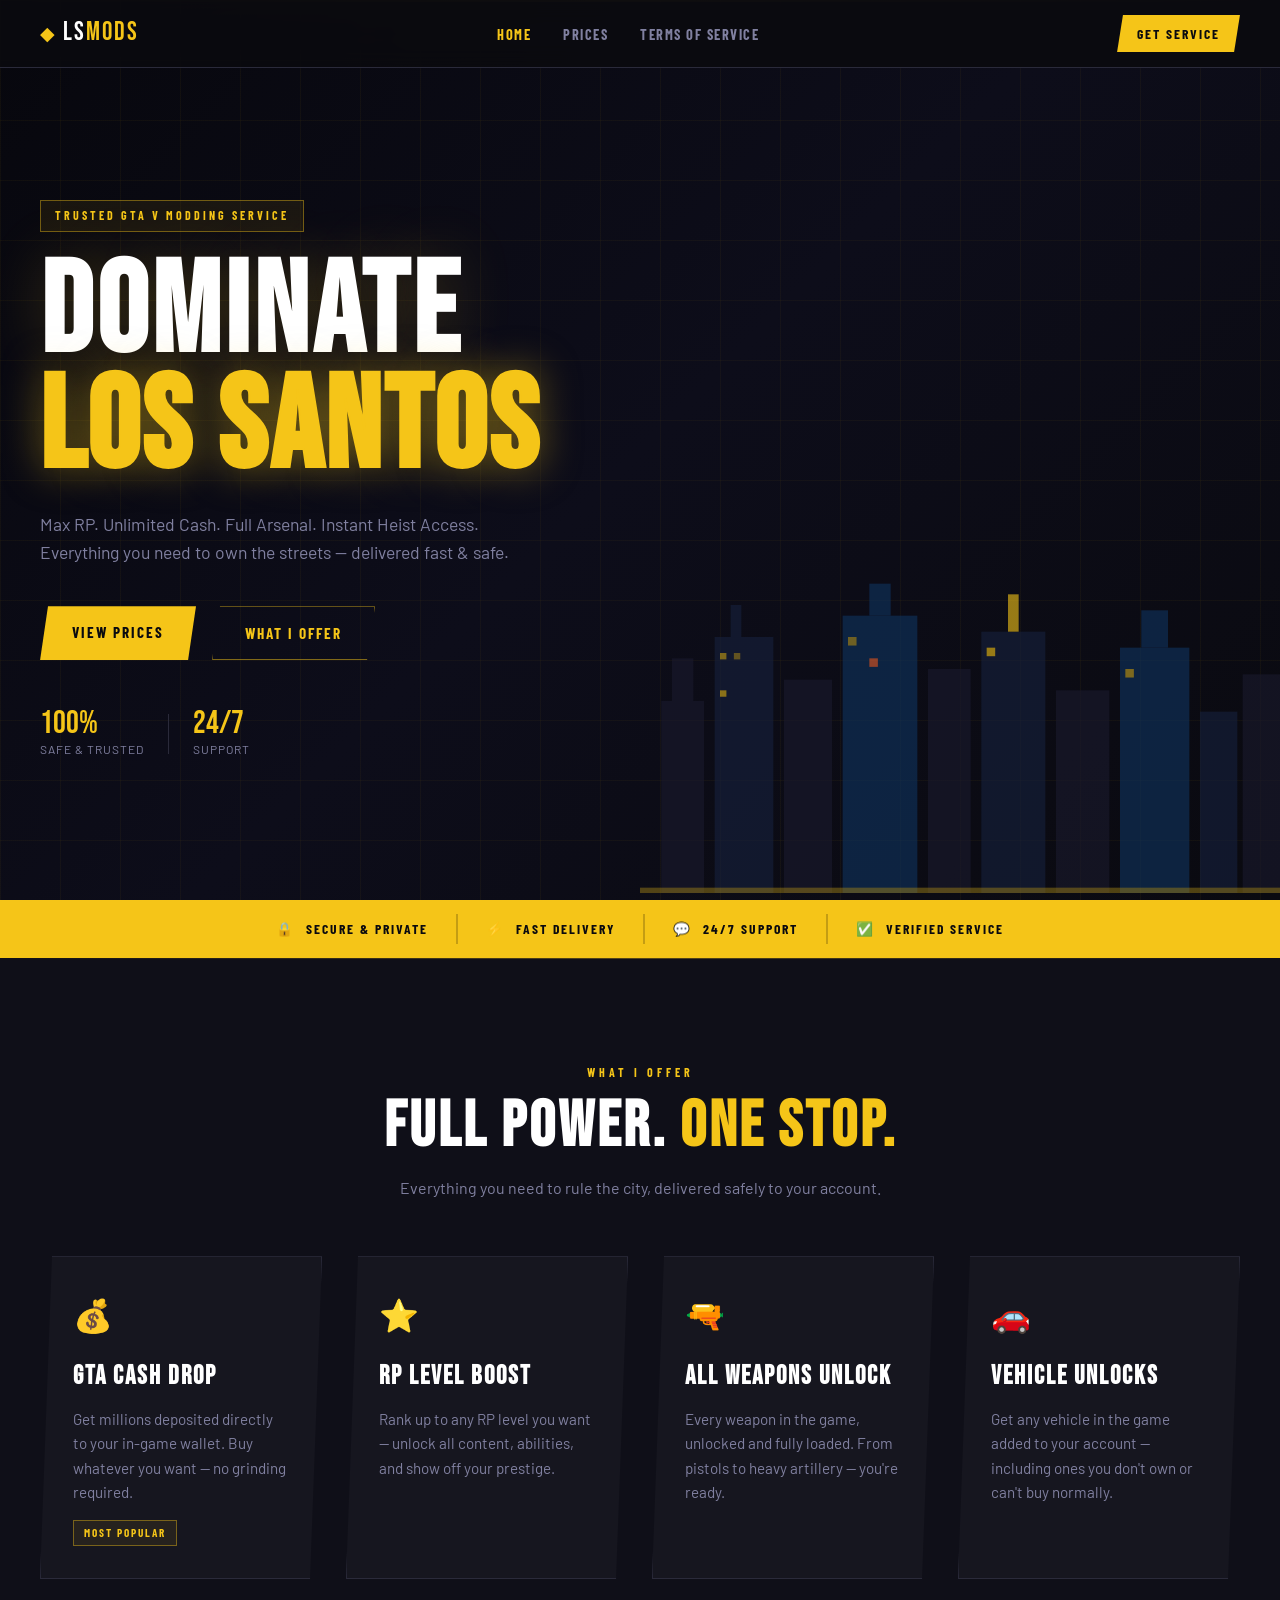
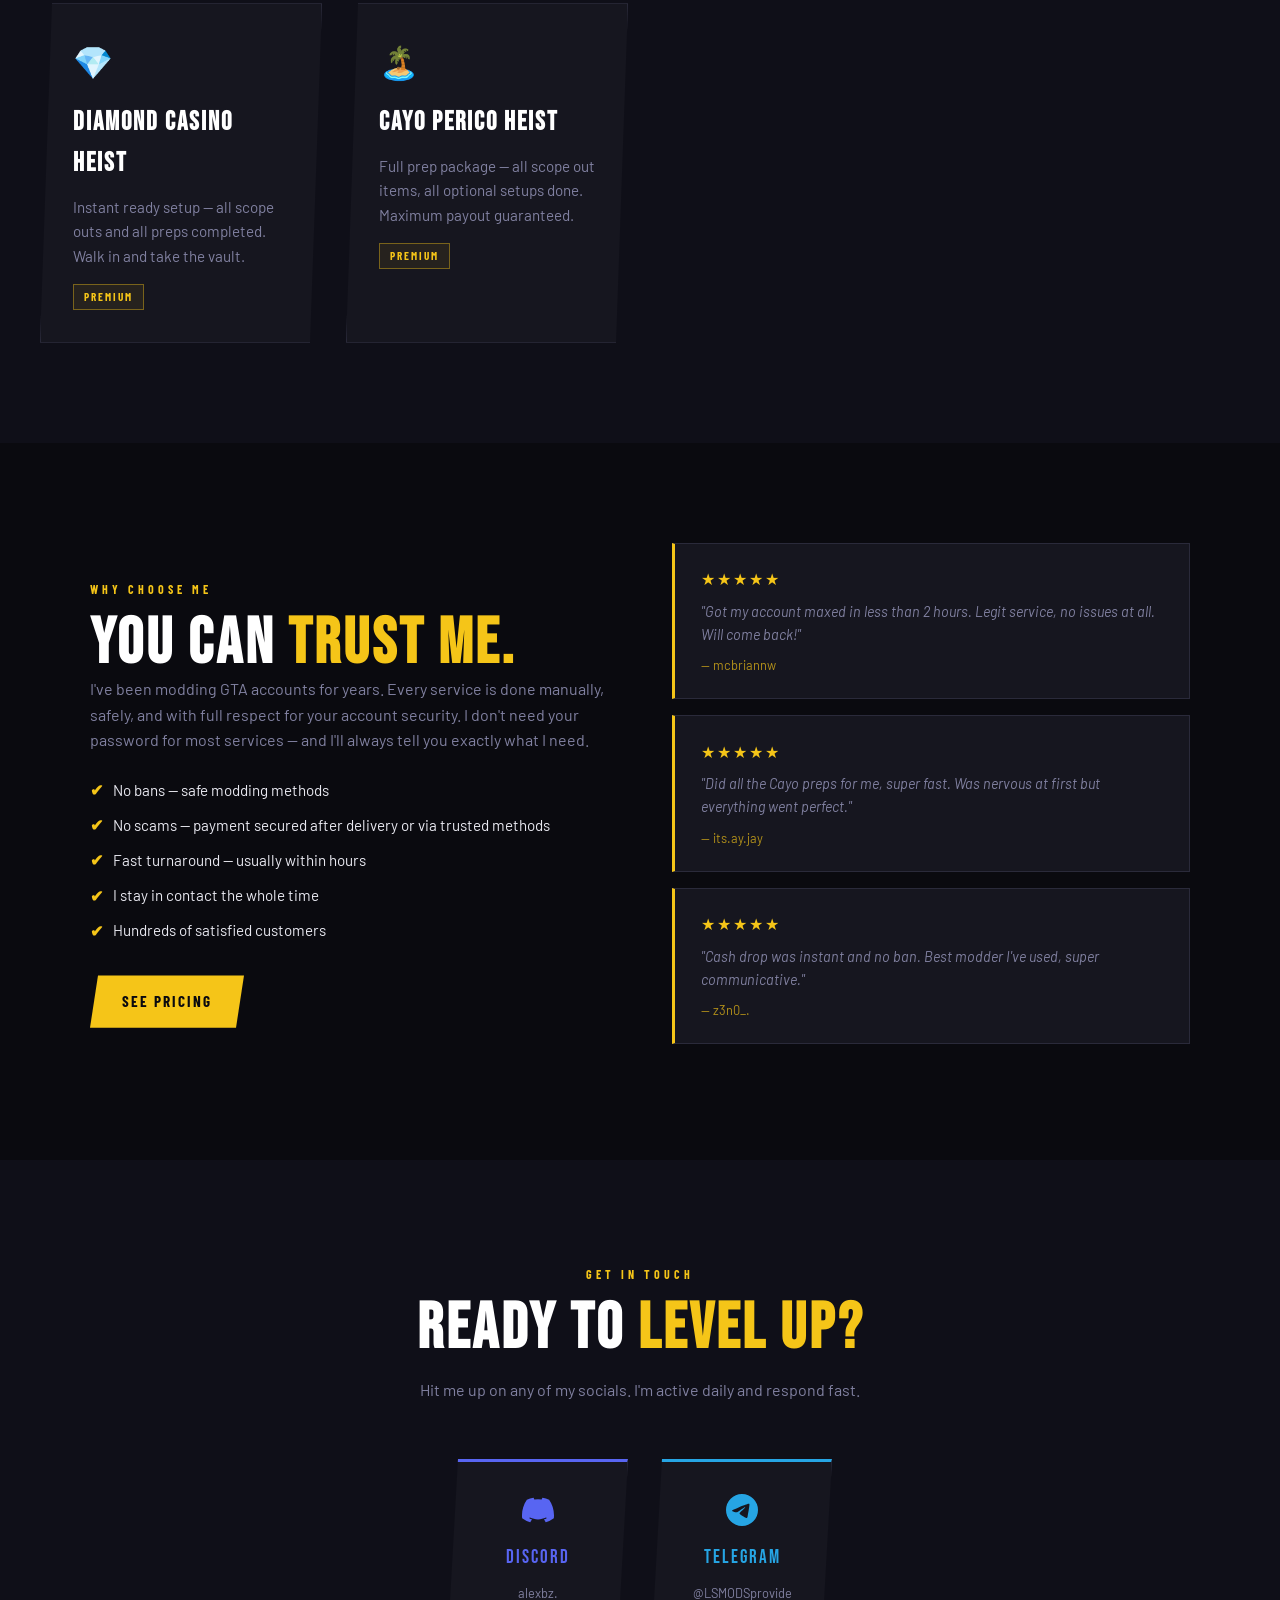
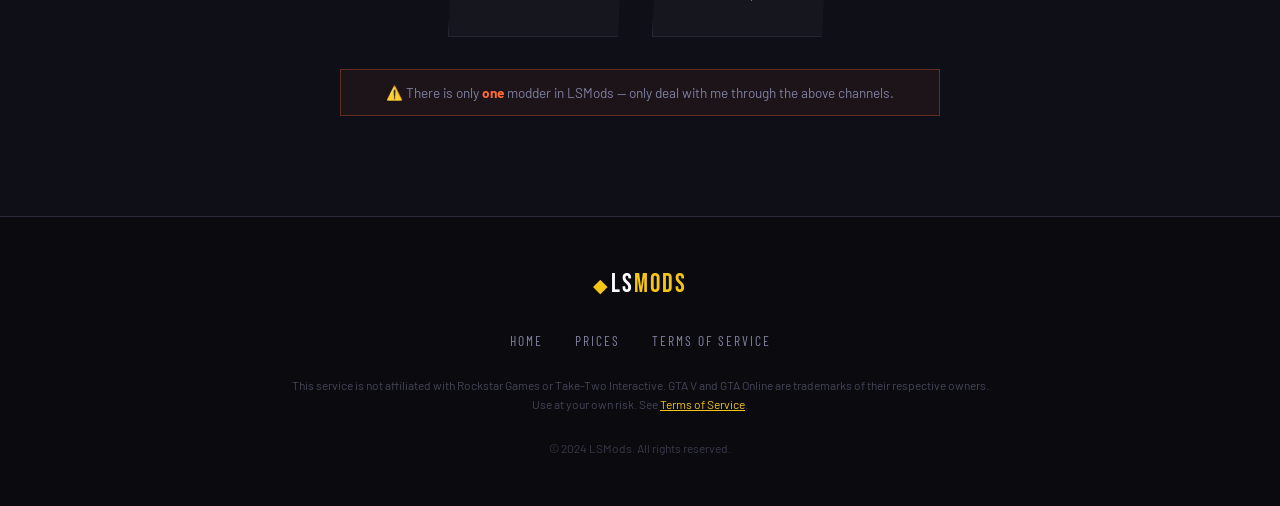
==== index.html @ 88b86914 "Add files via upload" ====
<!DOCTYPE html>
<html lang="en">
<head>
  <meta charset="UTF-8" />
  <meta name="viewport" content="width=device-width, initial-scale=1.0" />
  <title>Los Santos Mods – GTA V Modding Services</title>
  <link rel="stylesheet" href="style.css" />
  <link rel="preconnect" href="https://fonts.googleapis.com" />
  <link href="https://fonts.googleapis.com/css2?family=Bebas+Neue&family=Barlow:wght@300;400;600;700&family=Barlow+Condensed:wght@400;700&display=swap" rel="stylesheet" />
</head>
<body>

  <!-- NAV -->
  <nav class="navbar" id="navbar">
    <div class="nav-logo">
      <span class="logo-icon">◆</span>
      <span class="logo-text">LS<span class="accent">MODS</span></span>
    </div>
    <ul class="nav-links">
      <li><a href="index.html" class="active">Home</a></li>
      <li><a href="prices.html">Prices</a></li>
      <li><a href="tos.html">Terms of Service</a></li>
    </ul>
    <a href="#contact" class="nav-cta">Get Service</a>
    <button class="hamburger" id="hamburger">&#9776;</button>
  </nav>

  <!-- HERO -->
  <section class="hero">
    <div class="hero-grid-overlay"></div>
    <div class="hero-scan"></div>
    <div class="hero-content">
      <div class="hero-badge">TRUSTED GTA V MODDING SERVICE</div>
      <h1 class="hero-title">
        DOMINATE<br/>
        <span class="hero-title-accent">LOS SANTOS</span>
      </h1>
      <p class="hero-sub">Max RP. Unlimited Cash. Full Arsenal. Instant Heist Access.<br/>Everything you need to own the streets — delivered fast & safe.</p>
      <div class="hero-btns">
        <a href="prices.html" class="btn-primary">View Prices</a>
        <a href="#services" class="btn-ghost">What I Offer</a>
      </div>
      <div class="hero-stats"> 
        <div class="stat"><span class="stat-num">100%</span><span class="stat-label">Safe & Trusted</span></div>
        <div class="stat-divider"></div>
        <div class="stat"><span class="stat-num">24/7</span><span class="stat-label">Support</span></div>
      </div>
    </div>
    <div class="hero-visual">
      <div class="city-skyline">
        <svg viewBox="0 0 600 300" class="skyline-svg" xmlns="http://www.w3.org/2000/svg">
          <!-- Buildings -->
          <rect x="20" y="120" width="40" height="180" fill="var(--bld1)"/>
          <rect x="30" y="80" width="20" height="40" fill="var(--bld1)"/>
          <rect x="70" y="60" width="55" height="240" fill="var(--bld2)"/>
          <rect x="85" y="30" width="10" height="30" fill="var(--bld2)"/>
          <rect x="135" y="100" width="45" height="200" fill="var(--bld1)"/>
          <rect x="190" y="40" width="70" height="260" fill="var(--bld3)"/>
          <rect x="215" y="10" width="20" height="30" fill="var(--bld3)"/>
          <rect x="270" y="90" width="40" height="210" fill="var(--bld1)"/>
          <rect x="320" y="55" width="60" height="245" fill="var(--bld2)"/>
          <rect x="345" y="20" width="10" height="35" fill="var(--accent)"/>
          <rect x="390" y="110" width="50" height="190" fill="var(--bld1)"/>
          <rect x="450" y="70" width="65" height="230" fill="var(--bld3)"/>
          <rect x="470" y="35" width="25" height="35" fill="var(--bld3)"/>
          <rect x="525" y="130" width="35" height="170" fill="var(--bld2)"/>
          <rect x="565" y="95" width="35" height="205" fill="var(--bld1)"/>
          <!-- Windows lit up -->
          <rect x="75" y="75" width="6" height="6" fill="var(--accent)" opacity="0.8"/>
          <rect x="88" y="75" width="6" height="6" fill="var(--accent)" opacity="0.6"/>
          <rect x="75" y="110" width="6" height="6" fill="var(--accent)" opacity="0.9"/>
          <rect x="195" y="60" width="8" height="8" fill="var(--accent)" opacity="0.7"/>
          <rect x="215" y="80" width="8" height="8" fill="var(--accent2)" opacity="0.9"/>
          <rect x="325" y="70" width="8" height="8" fill="var(--accent)" opacity="1"/>
          <rect x="455" y="90" width="8" height="8" fill="var(--accent)" opacity="0.8"/>
          <!-- Ground -->
          <rect x="0" y="295" width="600" height="5" fill="var(--accent)" opacity="0.5"/>
        </svg>
      </div>
      <div class="dollar-float dollar1">$</div>
      <div class="dollar-float dollar2">$</div>
      <div class="dollar-float dollar3">★</div>
    </div>
  </section>

  <!-- TRUST STRIP -->
  <div class="trust-strip">
    <div class="trust-item"><span class="trust-icon">🔒</span> Secure & Private</div>
    <div class="trust-item"><span class="trust-icon">⚡</span> Fast Delivery</div>
    <div class="trust-item"><span class="trust-icon">💬</span> 24/7 Support</div>
    <div class="trust-item"><span class="trust-icon">✅</span> Verified Service</div>
  </div>

  <!-- SERVICES -->
  <section class="services" id="services">
    <div class="section-header">
      <span class="section-tag">WHAT I OFFER</span>
      <h2 class="section-title">Full Power. <span class="accent">One Stop.</span></h2>
      <p class="section-sub">Everything you need to rule the city, delivered safely to your account.</p>
    </div>
    <div class="services-grid">
      <div class="service-card" data-index="0">
        <div class="service-icon">💰</div>
        <h3>GTA Cash Drop</h3>
        <p>Get millions deposited directly to your in-game wallet. Buy whatever you want — no grinding required.</p>
        <span class="service-tag">Most Popular</span>
      </div>
      <div class="service-card" data-index="1">
        <div class="service-icon">⭐</div>
        <h3>RP Level Boost</h3>
        <p>Rank up to any RP level you want — unlock all content, abilities, and show off your prestige.</p>
      </div>
      <div class="service-card" data-index="2">
        <div class="service-icon">🔫</div>
        <h3>All Weapons Unlock</h3>
        <p>Every weapon in the game, unlocked and fully loaded. From pistols to heavy artillery — you're ready.</p>
      </div>
      <div class="service-card" data-index="3">
        <div class="service-icon">🚗</div>
        <h3>Vehicle Unlocks</h3>
        <p>Get any vehicle in the game added to your account — including ones you don't own or can't buy normally.</p>
      </div>
      <div class="service-card" data-index="4">
        <div class="service-icon">💎</div>
        <h3>Diamond Casino Heist</h3>
        <p>Instant ready setup — all scope outs and all preps completed. Walk in and take the vault.</p>
        <span class="service-tag">Premium</span>
      </div>
      <div class="service-card" data-index="5">
        <div class="service-icon">🏝️</div>
        <h3>Cayo Perico Heist</h3>
        <p>Full prep package — all scope out items, all optional setups done. Maximum payout guaranteed.</p>
        <span class="service-tag">Premium</span>
      </div>
    </div>
  </section>

  <!-- WHY TRUST ME -->
  <section class="trust-section">
    <div class="trust-container">
      <div class="trust-text">
        <span class="section-tag">WHY CHOOSE ME</span>
        <h2 class="section-title">You Can <span class="accent">Trust Me.</span></h2>
        <p>I've been modding GTA accounts for years. Every service is done manually, safely, and with full respect for your account security. I don't need your password for most services — and I'll always tell you exactly what I need.</p>
        <ul class="trust-list">
          <li><span class="check">✔</span> No bans — safe modding methods</li>
          <li><span class="check">✔</span> No scams — payment secured after delivery or via trusted methods</li>
          <li><span class="check">✔</span> Fast turnaround — usually within hours</li>
          <li><span class="check">✔</span> I stay in contact the whole time</li>
          <li><span class="check">✔</span> Hundreds of satisfied customers</li>
        </ul>
        <a href="prices.html" class="btn-primary">See Pricing</a>
      </div>
      <div class="trust-cards-col">
        <div class="review-card">
          <div class="review-stars">★★★★★</div>
          <p>"Got my account maxed in less than 2 hours. Legit service, no issues at all. Will come back!"</p>
          <span class="reviewer">— mcbriannw</span>
        </div>
        <div class="review-card">
          <div class="review-stars">★★★★★</div>
          <p>"Did all the Cayo preps for me, super fast. Was nervous at first but everything went perfect."</p>
          <span class="reviewer">— its.ay.jay</span>
        </div>
        <div class="review-card">
          <div class="review-stars">★★★★★</div>
          <p>"Cash drop was instant and no ban. Best modder I've used, super communicative."</p>
          <span class="reviewer">— z3n0_.</span>
        </div>
      </div>
    </div>
  </section>

  <!-- CONTACT / SOCIALS -->
  <section class="contact" id="contact">
    <div class="section-header">
      <span class="section-tag">GET IN TOUCH</span>
      <h2 class="section-title">Ready to <span class="accent">Level Up?</span></h2>
      <p class="section-sub">Hit me up on any of my socials. I'm active daily and respond fast.</p>
    </div>
    <div class="socials-grid">
      <a href="#" class="social-card discord">
        <div class="social-icon">
          <svg viewBox="0 0 24 24" fill="currentColor" width="32" height="32"><path d="M20.317 4.37a19.791 19.791 0 0 0-4.885-1.515.074.074 0 0 0-.079.037c-.21.375-.444.864-.608 1.25a18.27 18.27 0 0 0-5.487 0 12.64 12.64 0 0 0-.617-1.25.077.077 0 0 0-.079-.037A19.736 19.736 0 0 0 3.677 4.37a.07.07 0 0 0-.032.027C.533 9.046-.32 13.58.099 18.057a.082.082 0 0 0 .031.057 19.9 19.9 0 0 0 5.993 3.03.078.078 0 0 0 .084-.028c.462-.63.874-1.295 1.226-1.994a.076.076 0 0 0-.041-.106 13.107 13.107 0 0 1-1.872-.892.077.077 0 0 1-.008-.128 10.2 10.2 0 0 0 .372-.292.074.074 0 0 1 .077-.01c3.928 1.793 8.18 1.793 12.062 0a.074.074 0 0 1 .078.01c.12.098.246.198.373.292a.077.077 0 0 1-.006.127 12.299 12.299 0 0 1-1.873.892.077.077 0 0 0-.041.107c.36.698.772 1.362 1.225 1.993a.076.076 0 0 0 .084.028 19.839 19.839 0 0 0 6.002-3.03.077.077 0 0 0 .032-.054c.5-5.177-.838-9.674-3.549-13.66a.061.061 0 0 0-.031-.03z"/></svg>
        </div>
        <span class="social-name">Discord</span>
        <span class="social-handle">alexbz.</span>
      </a>
      <a href="#" class="social-card telegram">
        <div class="social-icon">
          <svg viewBox="0 0 24 24" fill="currentColor" width="32" height="32"><path d="M11.944 0A12 12 0 0 0 0 12a12 12 0 0 0 12 12 12 12 0 0 0 12-12A12 12 0 0 0 12 0a12 12 0 0 0-.056 0zm4.962 7.224c.1-.002.321.023.465.14a.506.506 0 0 1 .171.325c.016.093.036.306.02.472-.18 1.898-.962 6.502-1.36 8.627-.168.9-.499 1.201-.82 1.23-.696.065-1.225-.46-1.9-.902-1.056-.693-1.653-1.124-2.678-1.8-1.185-.78-.417-1.21.258-1.91.177-.184 3.247-2.977 3.307-3.23.007-.032.014-.15-.056-.212s-.174-.041-.249-.024c-.106.024-1.793 1.14-5.061 3.345-.48.33-.913.49-1.302.48-.428-.008-1.252-.241-1.865-.44-.752-.245-1.349-.374-1.297-.789.027-.216.325-.437.893-.663 3.498-1.524 5.83-2.529 6.998-3.014 3.332-1.386 4.025-1.627 4.476-1.635z"/></svg>
        </div>
        <span class="social-name">Telegram</span>
        <span class="social-handle">@LSMODSprovide</span>
      </a>
    </div>
    <p class="contact-note">⚠️ There is only <strong>one</strong> modder in LSMods — only deal with me through the above channels.</p>
  </section>

  <!-- FOOTER -->
  <footer class="footer">
    <div class="footer-inner">
      <div class="footer-logo">
        <span class="logo-icon">◆</span>
        <span class="logo-text">LS<span class="accent">MODS</span></span>
      </div>
      <nav class="footer-links">
        <a href="index.html">Home</a>
        <a href="prices.html">Prices</a>
        <a href="tos.html">Terms of Service</a>
      </nav>
      <p class="footer-disclaimer">This service is not affiliated with Rockstar Games or Take-Two Interactive. GTA V and GTA Online are trademarks of their respective owners. Use at your own risk. See <a href="tos.html">Terms of Service</a>.</p>
      <p class="footer-copy">© 2024 LSMods. All rights reserved.</p>
    </div>
  </footer>

  <script src="script.js"></script>
</body>
</html>
---- style.css ----
/* =============================================
   LSMODS — GTA V Modding Service
   Dark Cinematic Theme | Bebas Neue + Barlow
   ============================================= */

   :root {
    --bg:       #0a0a0f;
    --bg2:      #0f0f18;
    --bg3:      #14141f;
    --panel:    #16161f;
    --border:   #2a2a3a;
    --accent:   #f5c518;
    --accent2:  #ff6b35;
    --accent3:  #00d4ff;
    --text:     #e8e8f0;
    --muted:    #8080a0;
    --bld1:     #1a1a2e;
    --bld2:     #16213e;
    --bld3:     #0f3460;
    --glow:     rgba(245, 197, 24, 0.15);
    --font-display: 'Bebas Neue', sans-serif;
    --font-body:    'Barlow', sans-serif;
    --font-cond:    'Barlow Condensed', sans-serif;
  }
  
  *, *::before, *::after { box-sizing: border-box; margin: 0; padding: 0; }
  
  html { scroll-behavior: smooth; }
  
  body {
    background: var(--bg);
    color: var(--text);
    font-family: var(--font-body);
    font-size: 16px;
    line-height: 1.6;
    overflow-x: hidden;
  }
  
  /* ---- UTILITY ---- */
  .accent { color: var(--accent); }
  
  /* ---- NAVBAR ---- */
  .navbar {
    position: fixed;
    top: 0; left: 0; right: 0;
    z-index: 100;
    display: flex;
    align-items: center;
    justify-content: space-between;
    padding: 0 2.5rem;
    height: 68px;
    background: rgba(10,10,15,0.9);
    backdrop-filter: blur(12px);
    border-bottom: 1px solid var(--border);
    transition: background 0.3s;
  }
  .navbar.scrolled { background: rgba(10,10,15,0.98); }
  
  .nav-logo { display: flex; align-items: center; gap: 8px; text-decoration: none; }
  .logo-icon { color: var(--accent); font-size: 1.2rem; }
  .logo-text { font-family: var(--font-display); font-size: 1.6rem; letter-spacing: 2px; color: #fff; }
  
  .nav-links { display: flex; gap: 2rem; list-style: none; }
  .nav-links a {
    font-family: var(--font-cond);
    font-weight: 700;
    font-size: 0.9rem;
    letter-spacing: 1.5px;
    text-transform: uppercase;
    color: var(--muted);
    text-decoration: none;
    transition: color 0.2s;
  }
  .nav-links a:hover, .nav-links a.active { color: var(--accent); }
  
  .nav-cta {
    font-family: var(--font-cond);
    font-weight: 700;
    font-size: 0.85rem;
    letter-spacing: 2px;
    text-transform: uppercase;
    color: var(--bg);
    background: var(--accent);
    padding: 8px 20px;
    text-decoration: none;
    clip-path: polygon(6px 0%, 100% 0%, calc(100% - 6px) 100%, 0% 100%);
    transition: background 0.2s, transform 0.2s;
  }
  .nav-cta:hover { background: #ffd740; transform: translateY(-1px); }
  
  .hamburger {
    display: none;
    background: none;
    border: none;
    color: var(--accent);
    font-size: 1.5rem;
    cursor: pointer;
  }
  
  /* ---- HERO ---- */
  .hero {
    position: relative;
    min-height: 100vh;
    display: flex;
    align-items: center;
    overflow: hidden;
    background: linear-gradient(135deg, #07070d 0%, #0d0d1a 50%, #0a0a10 100%);
    padding: 120px 2.5rem 60px;
  }
  
  .hero-grid-overlay {
    position: absolute;
    inset: 0;
    background-image:
      linear-gradient(rgba(245,197,24,0.04) 1px, transparent 1px),
      linear-gradient(90deg, rgba(245,197,24,0.04) 1px, transparent 1px);
    background-size: 60px 60px;
    pointer-events: none;
  }
  
  .hero-scan {
    position: absolute;
    top: 0; left: 0; right: 0;
    height: 2px;
    background: linear-gradient(90deg, transparent, var(--accent), transparent);
    animation: scanline 4s linear infinite;
    opacity: 0.4;
  }
  @keyframes scanline {
    0% { top: 0; }
    100% { top: 100%; }
  }
  
  .hero-content {
    position: relative;
    z-index: 2;
    max-width: 680px;
  }
  
  .hero-badge {
    display: inline-block;
    font-family: var(--font-cond);
    font-size: 0.75rem;
    font-weight: 700;
    letter-spacing: 3px;
    text-transform: uppercase;
    color: var(--accent);
    border: 1px solid rgba(245,197,24,0.4);
    padding: 5px 14px;
    margin-bottom: 1.5rem;
    background: rgba(245,197,24,0.07);
    animation: fadeUp 0.6s ease both;
  }
  
  .hero-title {
    font-family: var(--font-display);
    font-size: clamp(5rem, 10vw, 9rem);
    line-height: 0.9;
    letter-spacing: 4px;
    color: #fff;
    text-shadow: 0 0 60px rgba(245,197,24,0.2);
    animation: fadeUp 0.7s 0.1s ease both;
  }
  .hero-title-accent {
    color: var(--accent);
    -webkit-text-stroke: 2px var(--accent);
    text-shadow: 0 0 40px rgba(245,197,24,0.5);
  }
  
  .hero-sub {
    margin-top: 1.5rem;
    font-size: 1.1rem;
    color: var(--muted);
    max-width: 520px;
    animation: fadeUp 0.7s 0.2s ease both;
  }
  
  .hero-btns {
    margin-top: 2.5rem;
    display: flex;
    gap: 1rem;
    flex-wrap: wrap;
    animation: fadeUp 0.7s 0.3s ease both;
  }
  
  .btn-primary {
    display: inline-block;
    font-family: var(--font-cond);
    font-weight: 700;
    font-size: 0.95rem;
    letter-spacing: 2px;
    text-transform: uppercase;
    color: var(--bg);
    background: var(--accent);
    padding: 14px 32px;
    text-decoration: none;
    clip-path: polygon(8px 0%, 100% 0%, calc(100% - 8px) 100%, 0% 100%);
    transition: background 0.2s, transform 0.2s, box-shadow 0.2s;
  }
  .btn-primary:hover {
    background: #ffd740;
    transform: translateY(-2px);
    box-shadow: 0 8px 30px rgba(245,197,24,0.4);
  }
  
  .btn-ghost {
    display: inline-block;
    font-family: var(--font-cond);
    font-weight: 700;
    font-size: 0.95rem;
    letter-spacing: 2px;
    text-transform: uppercase;
    color: var(--accent);
    border: 1px solid rgba(245,197,24,0.5);
    padding: 14px 32px;
    text-decoration: none;
    clip-path: polygon(8px 0%, 100% 0%, calc(100% - 8px) 100%, 0% 100%);
    transition: background 0.2s, color 0.2s;
  }
  .btn-ghost:hover { background: rgba(245,197,24,0.1); }
  
  .hero-stats {
    display: flex;
    align-items: center;
    gap: 1.5rem;
    margin-top: 3rem;
    animation: fadeUp 0.7s 0.4s ease both;
  }
  .stat { display: flex; flex-direction: column; }
  .stat-num {
    font-family: var(--font-display);
    font-size: 2rem;
    color: var(--accent);
    line-height: 1;
  }
  .stat-label { font-size: 0.75rem; color: var(--muted); letter-spacing: 1px; text-transform: uppercase; }
  .stat-divider { width: 1px; height: 40px; background: var(--border); }
  
  /* Hero Visual */
  .hero-visual {
    position: absolute;
    right: 0; bottom: 0;
    width: 50%;
    height: 100%;
    pointer-events: none;
    z-index: 1;
  }
  .city-skyline { position: absolute; bottom: 0; right: 0; width: 100%; }
  .skyline-svg { width: 100%; opacity: 0.6; }
  
  .dollar-float {
    position: absolute;
    font-family: var(--font-display);
    color: var(--accent);
    opacity: 0;
    animation: floatUp 6s ease-in-out infinite;
  }
  .dollar1 { font-size: 3rem; right: 15%; bottom: 20%; animation-delay: 0s; }
  .dollar2 { font-size: 2rem; right: 30%; bottom: 10%; animation-delay: 2s; }
  .dollar3 { font-size: 2.5rem; right: 22%; bottom: 35%; animation-delay: 4s; }
  @keyframes floatUp {
    0% { opacity: 0; transform: translateY(0); }
    20% { opacity: 0.6; }
    80% { opacity: 0.3; }
    100% { opacity: 0; transform: translateY(-120px); }
  }
  
  /* ---- TRUST STRIP ---- */
  .trust-strip {
    display: flex;
    justify-content: center;
    flex-wrap: wrap;
    gap: 0;
    background: var(--accent);
    padding: 14px 2rem;
  }
  .trust-item {
    font-family: var(--font-cond);
    font-weight: 700;
    font-size: 0.85rem;
    letter-spacing: 2px;
    text-transform: uppercase;
    color: var(--bg);
    padding: 4px 28px;
    border-right: 2px solid rgba(0,0,0,0.2);
  }
  .trust-item:last-child { border-right: none; }
  .trust-icon { margin-right: 6px; }
  
  /* ---- SECTION SHARED ---- */
  .section-header {
    text-align: center;
    margin-bottom: 3.5rem;
  }
  .section-tag {
    display: inline-block;
    font-family: var(--font-cond);
    font-size: 0.75rem;
    font-weight: 700;
    letter-spacing: 4px;
    text-transform: uppercase;
    color: var(--accent);
    margin-bottom: 0.8rem;
  }
  .section-title {
    font-family: var(--font-display);
    font-size: clamp(2.5rem, 5vw, 4rem);
    letter-spacing: 3px;
    color: #fff;
    line-height: 1;
  }
  .section-sub {
    margin-top: 1rem;
    color: var(--muted);
    max-width: 560px;
    margin-left: auto;
    margin-right: auto;
  }
  
  /* ---- SERVICES ---- */
  .services {
    padding: 100px 2.5rem;
    background: var(--bg2);
    position: relative;
  }
  .services::before {
    content: '';
    position: absolute;
    top: 0; left: 0; right: 0;
    height: 1px;
    background: linear-gradient(90deg, transparent, var(--accent), transparent);
    opacity: 0.3;
  }
  
  .services-grid {
    display: grid;
    grid-template-columns: repeat(auto-fit, minmax(280px, 1fr));
    gap: 1.5rem;
    max-width: 1200px;
    margin: 0 auto;
  }
  
  .service-card {
    background: var(--panel);
    border: 1px solid var(--border);
    padding: 2rem;
    position: relative;
    transition: border-color 0.3s, transform 0.3s, box-shadow 0.3s;
    clip-path: polygon(12px 0%, 100% 0%, calc(100% - 12px) 100%, 0% 100%);
    opacity: 0;
    transform: translateY(20px);
  }
  .service-card.visible {
    opacity: 1;
    transform: translateY(0);
    transition: opacity 0.5s ease, transform 0.5s ease, border-color 0.3s, box-shadow 0.3s;
  }
  .service-card:hover {
    border-color: rgba(245,197,24,0.5);
    transform: translateY(-4px);
    box-shadow: 0 12px 40px rgba(245,197,24,0.1);
  }
  
  .service-icon {
    font-size: 2rem;
    margin-bottom: 1rem;
    display: block;
  }
  .service-card h3 {
    font-family: var(--font-display);
    font-size: 1.6rem;
    letter-spacing: 2px;
    color: #fff;
    margin-bottom: 0.6rem;
  }
  .service-card p { color: var(--muted); font-size: 0.95rem; }
  .service-tag {
    display: inline-block;
    margin-top: 1rem;
    font-family: var(--font-cond);
    font-size: 0.7rem;
    font-weight: 700;
    letter-spacing: 2px;
    text-transform: uppercase;
    color: var(--accent);
    border: 1px solid rgba(245,197,24,0.4);
    padding: 3px 10px;
    background: rgba(245,197,24,0.07);
  }
  
  /* ---- TRUST SECTION ---- */
  .trust-section {
    padding: 100px 2.5rem;
    background: var(--bg);
  }
  .trust-container {
    max-width: 1100px;
    margin: 0 auto;
    display: grid;
    grid-template-columns: 1fr 1fr;
    gap: 4rem;
    align-items: center;
  }
  .trust-text p { color: var(--muted); margin-bottom: 1rem; }
  .trust-list {
    list-style: none;
    margin: 1.5rem 0 2rem;
    display: flex;
    flex-direction: column;
    gap: 0.6rem;
  }
  .trust-list li { display: flex; align-items: center; gap: 10px; font-size: 0.95rem; }
  .check {
    color: var(--accent);
    font-weight: bold;
    font-size: 1rem;
  }
  
  .review-card {
    background: var(--panel);
    border: 1px solid var(--border);
    border-left: 3px solid var(--accent);
    padding: 1.4rem 1.6rem;
    margin-bottom: 1rem;
    transition: transform 0.3s;
  }
  .review-card:hover { transform: translateX(4px); }
  .review-stars { color: var(--accent); letter-spacing: 2px; margin-bottom: 0.5rem; }
  .review-card p { font-style: italic; color: var(--muted); font-size: 0.9rem; }
  .reviewer { font-size: 0.8rem; color: rgba(245,197,24,0.7); margin-top: 0.6rem; display: block; }
  
  /* ---- CONTACT ---- */
  .contact {
    padding: 100px 2.5rem;
    background: var(--bg2);
  }
  .socials-grid {
    display: flex;
    justify-content: center;
    flex-wrap: wrap;
    gap: 1.5rem;
    max-width: 900px;
    margin: 0 auto 2rem;
  }
  
  .social-card {
    display: flex;
    flex-direction: column;
    align-items: center;
    justify-content: center;
    gap: 10px;
    background: var(--panel);
    border: 1px solid var(--border);
    padding: 2rem 2.5rem;
    text-decoration: none;
    width: 180px;
    transition: border-color 0.3s, transform 0.3s, box-shadow 0.3s;
    clip-path: polygon(10px 0%, 100% 0%, calc(100% - 10px) 100%, 0% 100%);
  }
  .social-card:hover { transform: translateY(-5px); }
  .social-icon { transition: transform 0.3s; }
  .social-card:hover .social-icon { transform: scale(1.1); }
  .social-name {
    font-family: var(--font-display);
    font-size: 1.2rem;
    letter-spacing: 2px;
  }
  .social-handle { font-size: 0.8rem; color: var(--muted); }
  
  .discord { border-top: 3px solid #5865F2; }
  .discord .social-icon { color: #5865F2; }
  .discord .social-name { color: #5865F2; }
  .discord:hover { box-shadow: 0 10px 30px rgba(88,101,242,0.2); }
  
  .telegram { border-top: 3px solid #26A5E4; }
  .telegram .social-icon { color: #26A5E4; }
  .telegram .social-name { color: #26A5E4; }
  .telegram:hover { box-shadow: 0 10px 30px rgba(38,165,228,0.2); }
  
  .instagram { border-top: 3px solid #E1306C; }
  .instagram .social-icon { color: #E1306C; }
  .instagram .social-name { color: #E1306C; }
  .instagram:hover { box-shadow: 0 10px 30px rgba(225,48,108,0.2); }
  
  .twitter { border-top: 3px solid #fff; }
  .twitter .social-icon { color: #fff; }
  .twitter .social-name { color: #fff; }
  .twitter:hover { box-shadow: 0 10px 30px rgba(255,255,255,0.1); }
  
  .contact-note {
    text-align: center;
    font-size: 0.85rem;
    color: var(--muted);
    max-width: 600px;
    margin: 0 auto;
    padding: 12px;
    border: 1px solid rgba(255,107,53,0.3);
    background: rgba(255,107,53,0.06);
  }
  .contact-note strong { color: var(--accent2); }
  
  /* ---- PAGE HERO (Prices & TOS) ---- */
  .page-hero {
    position: relative;
    padding: 160px 2.5rem 80px;
    text-align: center;
    background: linear-gradient(135deg, #07070d, #0d0d1a);
    overflow: hidden;
  }
  .page-hero-content { position: relative; z-index: 2; }
  .page-title {
    font-family: var(--font-display);
    font-size: clamp(3rem, 7vw, 6rem);
    letter-spacing: 4px;
    color: #fff;
    margin: 0.5rem 0 1rem;
  }
  .page-hero p { color: var(--muted); }
  
  /* ---- PRICING ---- */
  .pricing-section {
    padding: 60px 2.5rem 100px;
    background: var(--bg2);
  }
  .pricing-note {
    max-width: 900px;
    margin: 0 auto 3rem;
    background: rgba(245,197,24,0.07);
    border: 1px solid rgba(245,197,24,0.3);
    border-left: 4px solid var(--accent);
    padding: 14px 20px;
    font-size: 0.9rem;
    color: var(--muted);
  }
  
  .pricing-category { max-width: 1100px; margin: 0 auto 4rem; }
  .cat-header {
    font-family: var(--font-display);
    font-size: 1.8rem;
    letter-spacing: 3px;
    color: var(--accent);
    border-bottom: 1px solid var(--border);
    padding-bottom: 1rem;
    margin-bottom: 2rem;
  }
  .cat-icon { margin-right: 10px; }
  
  .pricing-grid {
    display: grid;
    grid-template-columns: repeat(3, 1fr);
    gap: 1.5rem;
  }
  .pricing-grid.two-col { grid-template-columns: repeat(2, 1fr); }
  
  .price-card {
    background: var(--panel);
    border: 1px solid var(--border);
    padding: 1.8rem;
    position: relative;
    transition: border-color 0.3s, transform 0.3s, box-shadow 0.3s;
    display: flex;
    flex-direction: column;
  }
  .price-card:hover {
    border-color: rgba(245,197,24,0.4);
    transform: translateY(-4px);
    box-shadow: 0 12px 40px rgba(245,197,24,0.08);
  }
  .price-card.featured {
    border-color: rgba(245,197,24,0.5);
    background: linear-gradient(135deg, rgba(245,197,24,0.05), var(--panel));
  }
  .price-card.featured::before {
    content: '';
    position: absolute;
    top: -1px; left: -1px; right: -1px;
    height: 3px;
    background: var(--accent);
  }
  
  .price-top {
    display: flex;
    justify-content: space-between;
    align-items: flex-start;
    margin-bottom: 1rem;
    gap: 0.5rem;
  }
  .price-top h3 {
    font-family: var(--font-display);
    font-size: 1.4rem;
    letter-spacing: 2px;
    color: #fff;
  }
  .price-badge {
    font-family: var(--font-cond);
    font-size: 0.65rem;
    font-weight: 700;
    letter-spacing: 1.5px;
    text-transform: uppercase;
    padding: 3px 8px;
    border: 1px solid var(--border);
    color: var(--muted);
    white-space: nowrap;
  }
  .price-badge.hot {
    border-color: rgba(245,197,24,0.5);
    color: var(--accent);
    background: rgba(245,197,24,0.07);
  }
  
  .amount {
    font-family: var(--font-display);
    font-size: 2.2rem;
    letter-spacing: 2px;
    color: var(--accent);
    margin-bottom: 1.2rem;
  }
  .amount .currency {
    font-size: 1.2rem;
    color: var(--muted);
  }
  
  .price-features {
    list-style: none;
    display: flex;
    flex-direction: column;
    gap: 0.5rem;
    flex-grow: 1;
    margin-bottom: 1.5rem;
  }
  .price-features li { font-size: 0.9rem; color: var(--muted); }
  .price-features li::before { margin-right: 4px; }
  
  .real-price {
    font-family: var(--font-display);
    font-size: 2rem;
    color: #fff;
    letter-spacing: 2px;
    margin-bottom: 1.2rem;
  }
  
  .btn-price {
    display: block;
    text-align: center;
    font-family: var(--font-cond);
    font-weight: 700;
    font-size: 0.85rem;
    letter-spacing: 2px;
    text-transform: uppercase;
    color: var(--bg);
    background: var(--accent);
    padding: 12px;
    text-decoration: none;
    transition: background 0.2s, transform 0.2s;
    clip-path: polygon(6px 0%, 100% 0%, calc(100% - 6px) 100%, 0% 100%);
  }
  .btn-price:hover { background: #ffd740; transform: translateY(-1px); }
  
  .heist-banner {
    position: absolute;
    top: 0; left: 0; right: 0;
    background: linear-gradient(90deg, var(--accent3), #0066ff);
    color: #fff;
    font-family: var(--font-cond);
    font-weight: 700;
    font-size: 0.75rem;
    letter-spacing: 3px;
    text-transform: uppercase;
    text-align: center;
    padding: 5px;
  }
  .heist-banner.cayo { background: linear-gradient(90deg, #ff6b35, #ff0080); }
  .heist-card { padding-top: 2.8rem; }
  
  .bundle-cta {
    max-width: 1100px;
    margin: 2rem auto 0;
  }
  .bundle-inner {
    background: linear-gradient(135deg, rgba(245,197,24,0.08), rgba(245,197,24,0.02));
    border: 1px solid rgba(245,197,24,0.4);
    padding: 3rem;
    text-align: center;
  }
  .bundle-inner h2 {
    font-family: var(--font-display);
    font-size: 2.5rem;
    letter-spacing: 3px;
    color: #fff;
    margin-bottom: 1rem;
  }
  .bundle-inner p { color: var(--muted); max-width: 500px; margin: 0 auto 2rem; }
  
  /* ---- TERMS OF SERVICE ---- */
  .tos-section {
    padding: 60px 2.5rem 100px;
    background: var(--bg2);
  }
  .tos-container {
    max-width: 820px;
    margin: 0 auto;
  }
  .tos-warning {
    background: rgba(255,107,53,0.08);
    border: 1px solid rgba(255,107,53,0.4);
    border-left: 4px solid var(--accent2);
    padding: 16px 20px;
    color: var(--muted);
    font-size: 0.9rem;
    margin-bottom: 3rem;
  }
  .tos-block {
    margin-bottom: 2.5rem;
    padding-bottom: 2.5rem;
    border-bottom: 1px solid var(--border);
  }
  .tos-block:last-of-type { border-bottom: none; }
  .tos-block h2 {
    font-family: var(--font-display);
    font-size: 1.6rem;
    letter-spacing: 2px;
    color: #fff;
    margin-bottom: 1rem;
    display: flex;
    align-items: baseline;
    gap: 12px;
  }
  .tos-num {
    font-size: 1rem;
    color: var(--accent);
    font-family: var(--font-cond);
    letter-spacing: 1px;
  }
  .tos-block p { color: var(--muted); margin-bottom: 0.8rem; font-size: 0.95rem; }
  .tos-list {
    list-style: none;
    display: flex;
    flex-direction: column;
    gap: 0.6rem;
    margin: 1rem 0;
    padding-left: 1rem;
  }
  .tos-list li {
    color: var(--muted);
    font-size: 0.95rem;
    padding-left: 1rem;
    border-left: 2px solid var(--border);
  }
  .tos-link { color: var(--accent); text-decoration: none; }
  .tos-link:hover { text-decoration: underline; }
  .tos-footer-note {
    background: var(--panel);
    border: 1px solid var(--border);
    border-top: 3px solid var(--accent);
    padding: 1.5rem 2rem;
    text-align: center;
    color: var(--muted);
    font-size: 0.9rem;
    margin-top: 2rem;
  }
  
  /* ---- FOOTER ---- */
  .footer {
    background: var(--bg);
    border-top: 1px solid var(--border);
    padding: 3rem 2.5rem;
  }
  .footer-inner {
    max-width: 1100px;
    margin: 0 auto;
    display: flex;
    flex-direction: column;
    align-items: center;
    gap: 1.5rem;
    text-align: center;
  }
  .footer-links { display: flex; gap: 2rem; flex-wrap: wrap; justify-content: center; }
  .footer-links a {
    font-family: var(--font-cond);
    font-size: 0.85rem;
    letter-spacing: 2px;
    text-transform: uppercase;
    color: var(--muted);
    text-decoration: none;
    transition: color 0.2s;
  }
  .footer-links a:hover { color: var(--accent); }
  .footer-disclaimer {
    font-size: 0.75rem;
    color: rgba(128,128,160,0.5);
    max-width: 700px;
  }
  .footer-disclaimer a { color: var(--accent); }
  .footer-copy { font-size: 0.75rem; color: rgba(128,128,160,0.4); }
  
  /* ---- ANIMATIONS ---- */
  @keyframes fadeUp {
    from { opacity: 0; transform: translateY(20px); }
    to { opacity: 1; transform: translateY(0); }
  }
  
  /* ---- RESPONSIVE ---- */
  @media (max-width: 900px) {
    .nav-links { display: none; }
    .nav-cta { display: none; }
    .hamburger { display: block; }
  
    .nav-links.open {
      display: flex;
      flex-direction: column;
      position: absolute;
      top: 68px; left: 0; right: 0;
      background: rgba(10,10,15,0.97);
      padding: 1.5rem 2rem;
      gap: 1.2rem;
      border-bottom: 1px solid var(--border);
    }
  
    .hero { flex-direction: column; text-align: center; }
    .hero-content { max-width: 100%; }
    .hero-btns { justify-content: center; }
    .hero-stats { justify-content: center; }
    .hero-visual { display: none; }
  
    .trust-container { grid-template-columns: 1fr; }
    .pricing-grid { grid-template-columns: 1fr; }
    .pricing-grid.two-col { grid-template-columns: 1fr; }
  }
  
  @media (max-width: 600px) {
    .navbar { padding: 0 1.2rem; }
    .hero { padding: 100px 1.2rem 60px; }
    .services, .trust-section, .contact, .pricing-section, .tos-section { padding-left: 1.2rem; padding-right: 1.2rem; }
    .trust-strip { gap: 0; }
    .trust-item { border-right: none; border-bottom: 1px solid rgba(0,0,0,0.2); width: 100%; text-align: center; }
    .socials-grid { flex-direction: column; align-items: center; }
  }
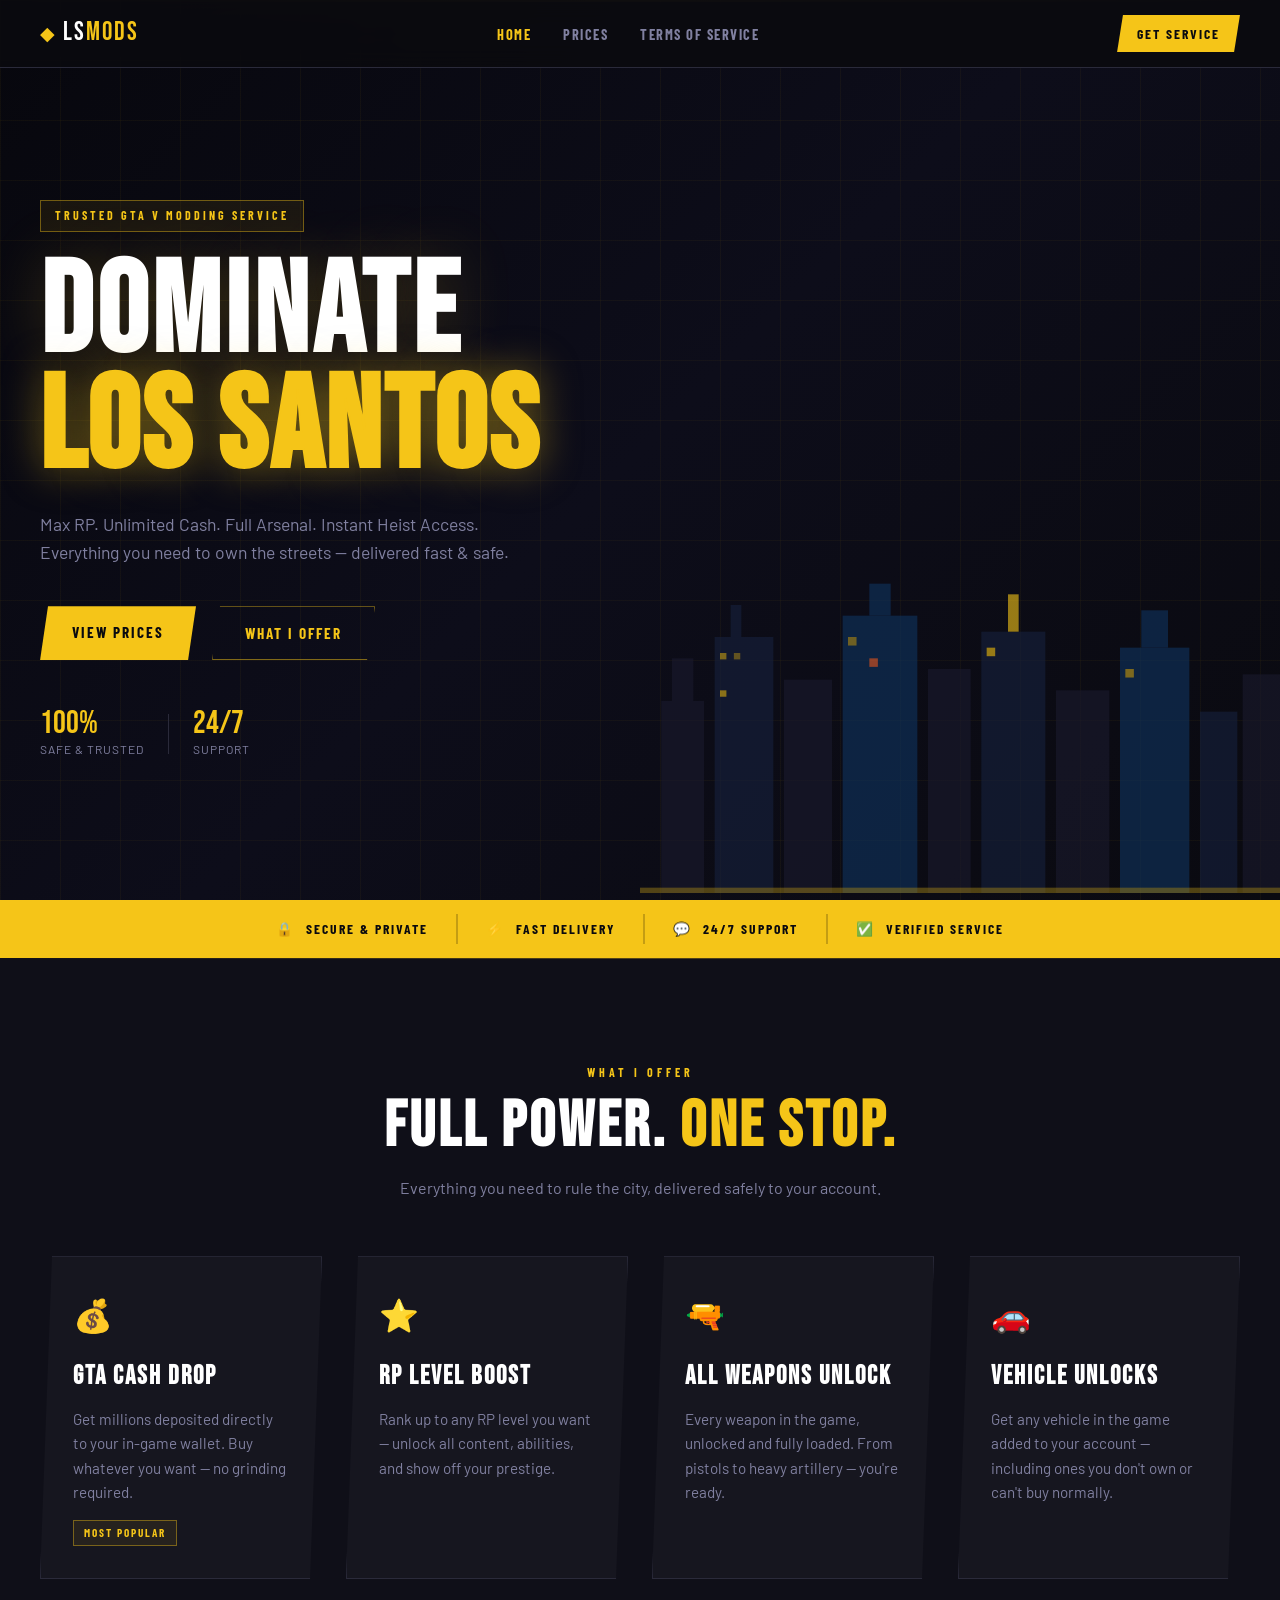
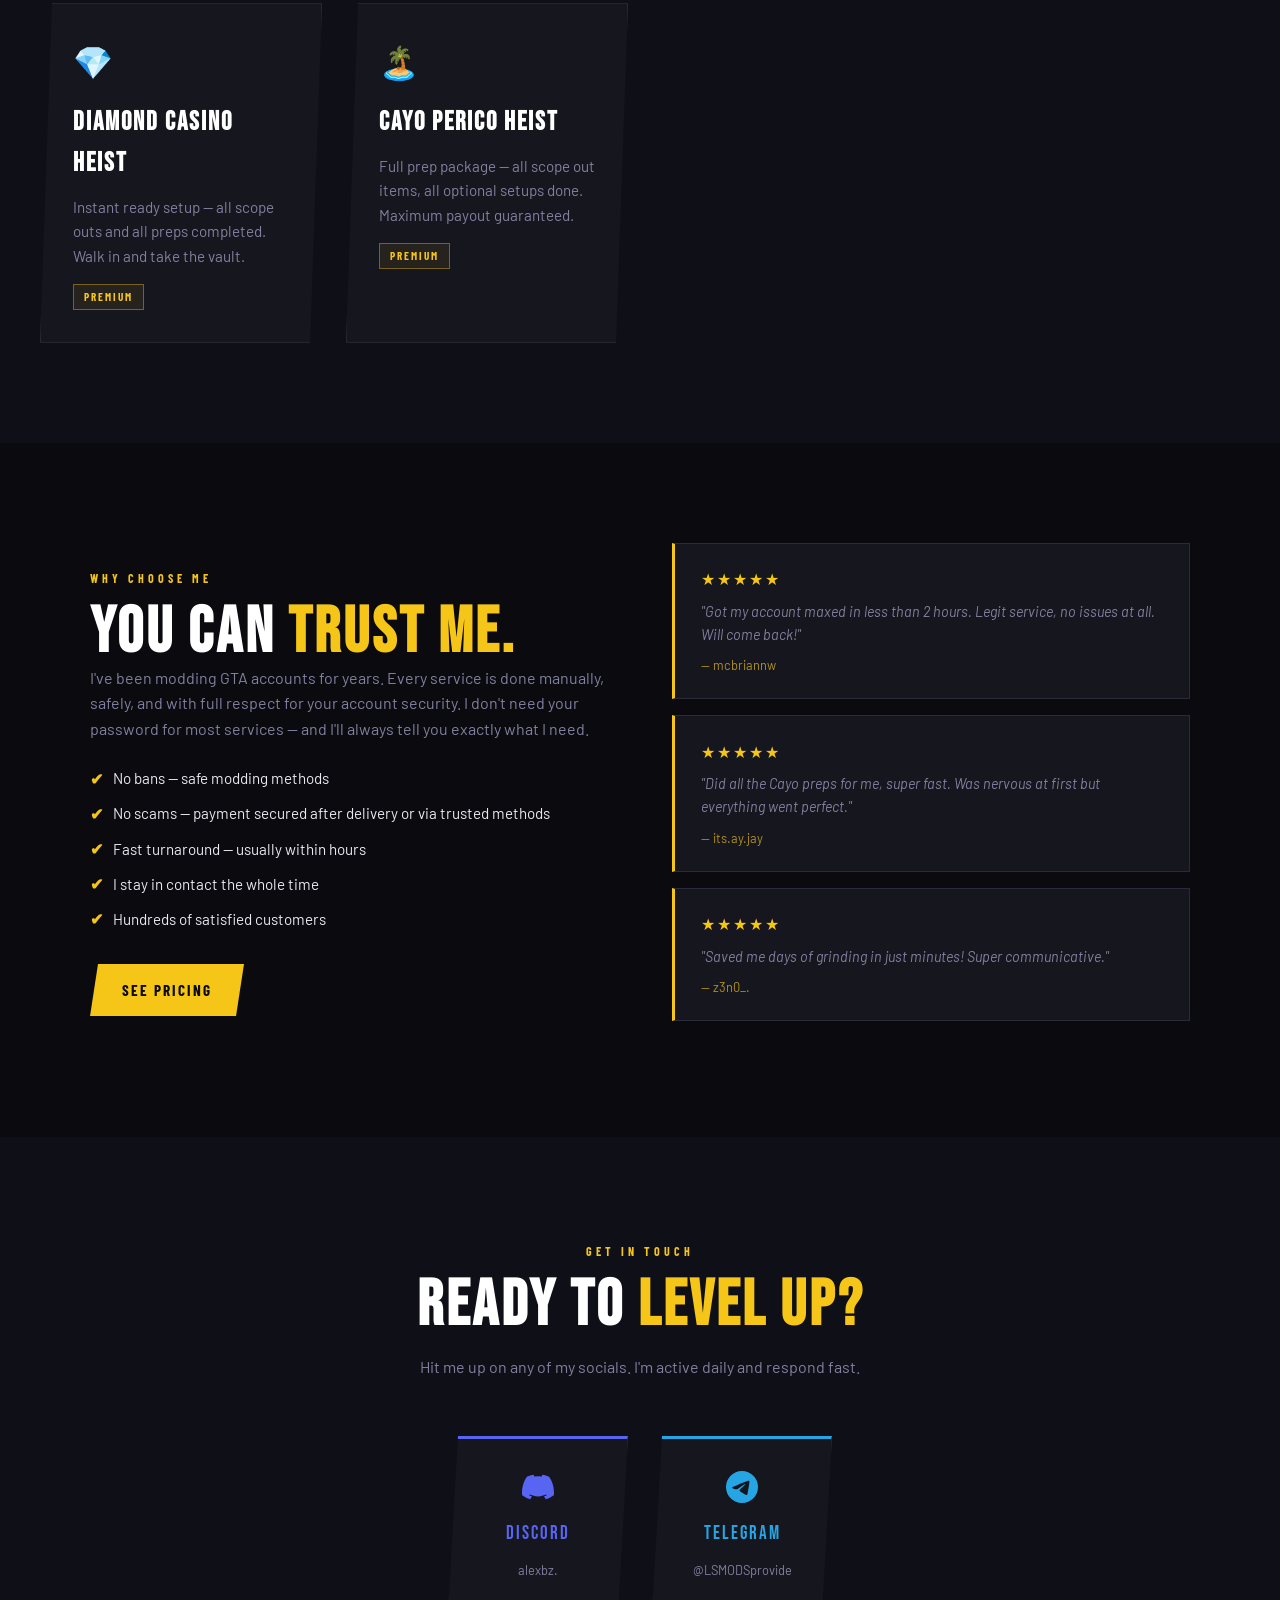
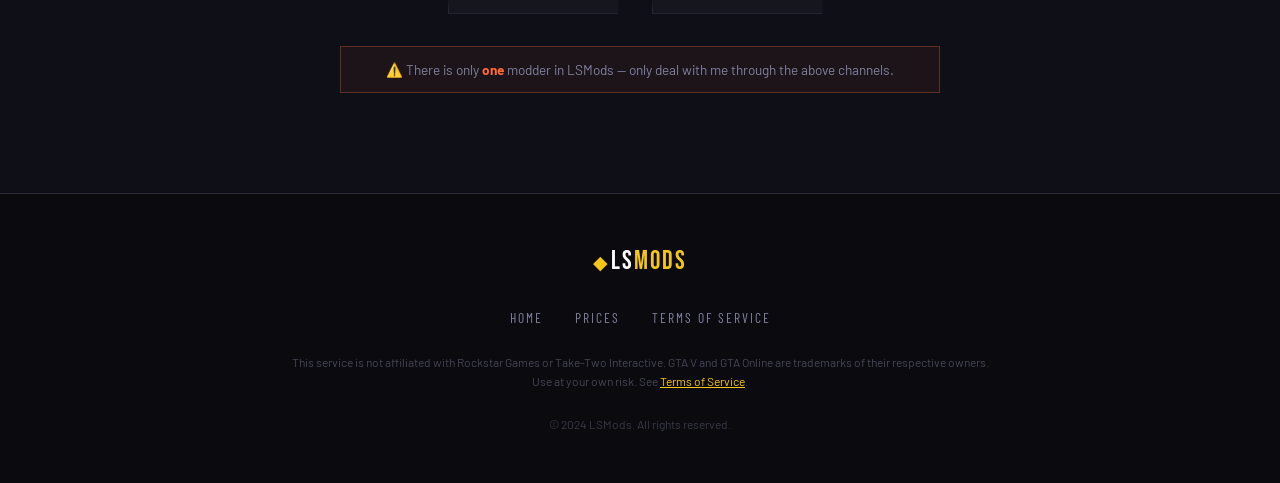
==== commit 0c386d3f: "Update index.html" ====
--- a/index.html
+++ b/index.html
@@ -164,7 +164,7 @@
         </div>
         <div class="review-card">
           <div class="review-stars">★★★★★</div>
-          <p>"Cash drop was instant and no ban. Best modder I've used, super communicative."</p>
+          <p>"Saved me days of grinding in just minutes! Super communicative."</p>
           <span class="reviewer">— z3n0_.</span>
         </div>
       </div>
@@ -216,4 +216,4 @@
 
   <script src="script.js"></script>
 </body>
-</html>+</html>
